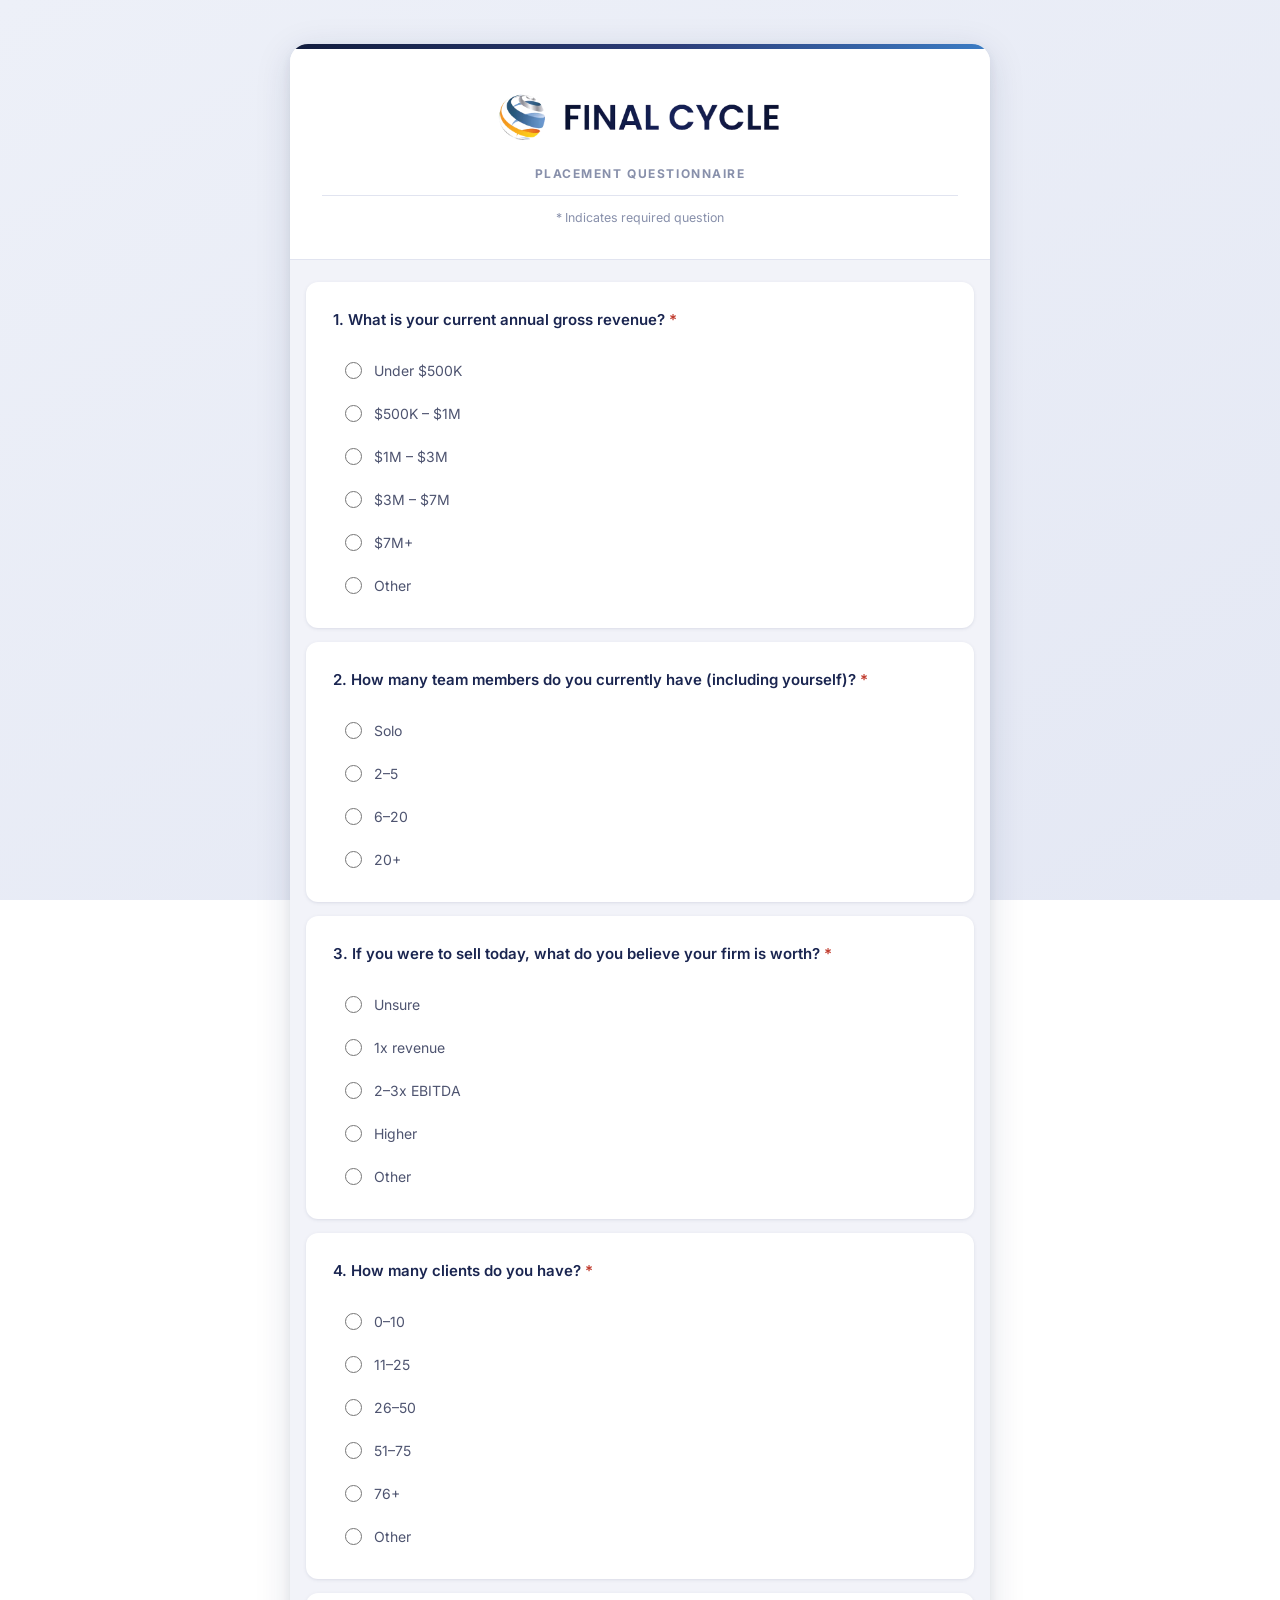
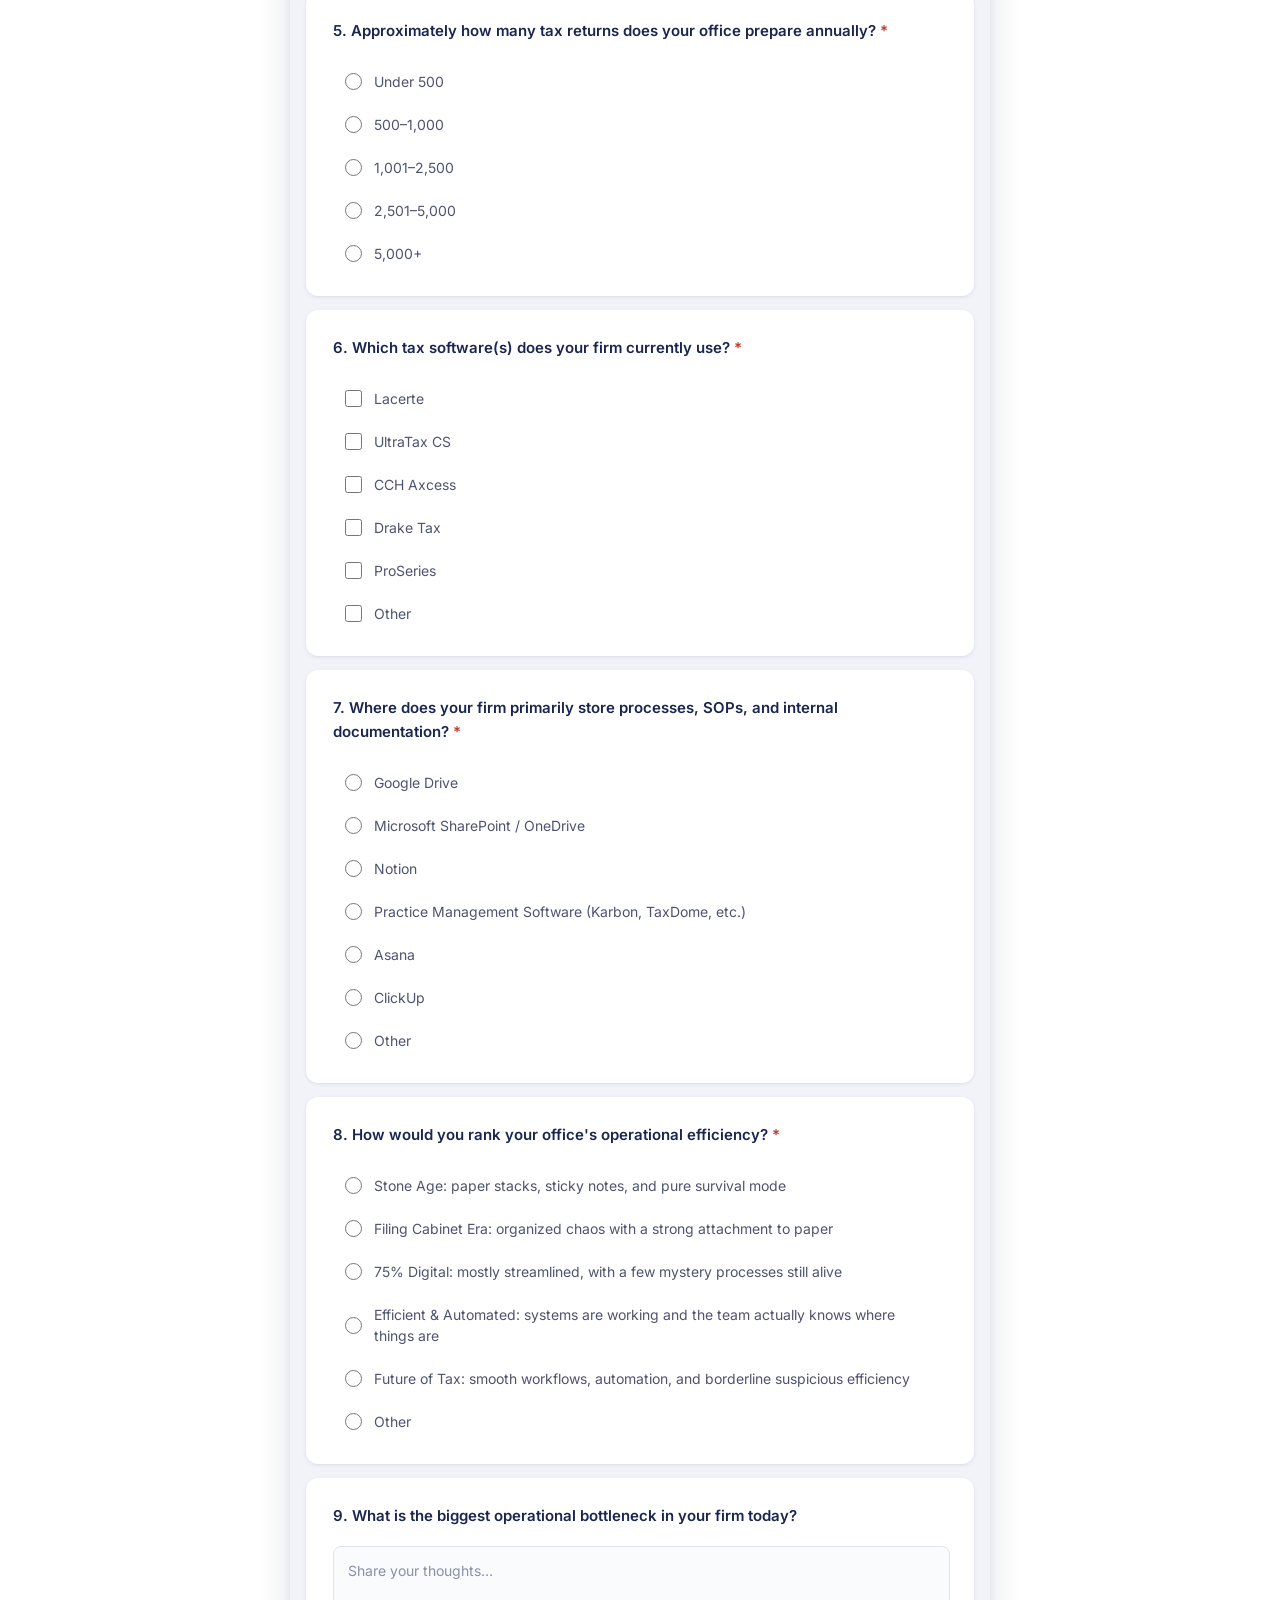
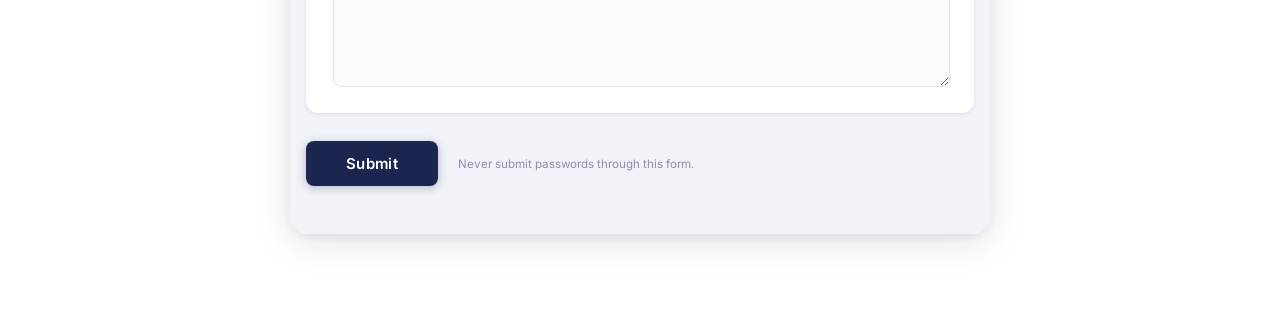
==== index.html @ 5ede235c "Add Web3Forms replyto email for submission routing Co-Authored-By: Claude Sonnet 4.6 <noreply@anthro" ====
<!DOCTYPE html>
<html lang="en">
<head>
  <meta charset="UTF-8" />
  <meta name="viewport" content="width=device-width, initial-scale=1.0" />
  <title>Final Cycle – Placement Questionnaire</title>
  <link rel="preconnect" href="https://fonts.googleapis.com" />
  <link rel="preconnect" href="https://fonts.gstatic.com" crossorigin />
  <link href="https://fonts.googleapis.com/css2?family=Inter:wght@400;500;600&display=swap" rel="stylesheet" />
  <link rel="stylesheet" href="styles.css" />
</head>
<body>
  <div class="page-wrapper">
    <div class="form-card">

      <!-- Header -->
      <div class="form-header">
        <div class="header-logo">
          <img src="FinalCycle-Logo.webp" alt="Final Cycle" />
        </div>
        <h1>Placement Questionnaire</h1>
        <p class="subtitle">* Indicates required question</p>
      </div>

      <!-- Form -->
      <form id="questionnaire-form" novalidate>

        <!-- Web3Forms config -->
        <input type="hidden" name="access_key" value="YOUR_WEB3FORMS_KEY" />
        <input type="hidden" name="subject" value="New Placement Questionnaire Submission – Final Cycle" />
        <input type="hidden" name="from_name" value="Final Cycle Questionnaire" />
        <input type="hidden" name="replyto" value="management@roberthalltaxes.com" />
        <!-- honeypot -->
        <input type="checkbox" name="botcheck" style="display:none" tabindex="-1" aria-hidden="true" />

        <!-- ── Q1: Annual Revenue ── -->
        <div class="question-card" id="q1-card">
          <div class="question-label">1. What is your current annual gross revenue? <span class="required">*</span></div>
          <div class="options">
            <div class="option">
              <label><input type="radio" name="annual_revenue" value="Under $500K" /><span>Under $500K</span></label>
            </div>
            <div class="option">
              <label><input type="radio" name="annual_revenue" value="$500K – $1M" /><span>$500K – $1M</span></label>
            </div>
            <div class="option">
              <label><input type="radio" name="annual_revenue" value="$1M – $3M" /><span>$1M – $3M</span></label>
            </div>
            <div class="option">
              <label><input type="radio" name="annual_revenue" value="$3M – $7M" /><span>$3M – $7M</span></label>
            </div>
            <div class="option">
              <label><input type="radio" name="annual_revenue" value="$7M+" /><span>$7M+</span></label>
            </div>
            <div class="option">
              <label><input type="radio" name="annual_revenue" value="other" data-reveals="q1-other" /><span>Other</span></label>
              <input type="text" id="q1-other" class="other-input hidden" placeholder="Please specify" autocomplete="off" />
            </div>
          </div>
          <div class="error-message">This is a required question.</div>
        </div>

        <!-- ── Q2: Team Members ── -->
        <div class="question-card" id="q2-card">
          <div class="question-label">2. How many team members do you currently have (including yourself)? <span class="required">*</span></div>
          <div class="options">
            <div class="option">
              <label><input type="radio" name="team_members" value="Solo" /><span>Solo</span></label>
            </div>
            <div class="option">
              <label><input type="radio" name="team_members" value="2–5" /><span>2–5</span></label>
            </div>
            <div class="option">
              <label><input type="radio" name="team_members" value="6–20" /><span>6–20</span></label>
            </div>
            <div class="option">
              <label><input type="radio" name="team_members" value="20+" /><span>20+</span></label>
            </div>
          </div>
          <div class="error-message">This is a required question.</div>
        </div>

        <!-- ── Q3: Firm Worth ── -->
        <div class="question-card" id="q3-card">
          <div class="question-label">3. If you were to sell today, what do you believe your firm is worth? <span class="required">*</span></div>
          <div class="options">
            <div class="option">
              <label><input type="radio" name="firm_worth" value="Unsure" /><span>Unsure</span></label>
            </div>
            <div class="option">
              <label><input type="radio" name="firm_worth" value="1x revenue" /><span>1x revenue</span></label>
            </div>
            <div class="option">
              <label><input type="radio" name="firm_worth" value="2–3x EBITDA" /><span>2–3x EBITDA</span></label>
            </div>
            <div class="option">
              <label><input type="radio" name="firm_worth" value="Higher" /><span>Higher</span></label>
            </div>
            <div class="option">
              <label><input type="radio" name="firm_worth" value="other" data-reveals="q3-other" /><span>Other</span></label>
              <input type="text" id="q3-other" class="other-input hidden" placeholder="Please specify" autocomplete="off" />
            </div>
          </div>
          <div class="error-message">This is a required question.</div>
        </div>

        <!-- ── Q4: Client Count ── -->
        <div class="question-card" id="q4-card">
          <div class="question-label">4. How many clients do you have? <span class="required">*</span></div>
          <div class="options">
            <div class="option">
              <label><input type="radio" name="client_count" value="0–10" /><span>0–10</span></label>
            </div>
            <div class="option">
              <label><input type="radio" name="client_count" value="11–25" /><span>11–25</span></label>
            </div>
            <div class="option">
              <label><input type="radio" name="client_count" value="26–50" /><span>26–50</span></label>
            </div>
            <div class="option">
              <label><input type="radio" name="client_count" value="51–75" /><span>51–75</span></label>
            </div>
            <div class="option">
              <label><input type="radio" name="client_count" value="76+" /><span>76+</span></label>
            </div>
            <div class="option">
              <label><input type="radio" name="client_count" value="other" data-reveals="q4-other" /><span>Other</span></label>
              <input type="text" id="q4-other" class="other-input hidden" placeholder="Please specify" autocomplete="off" />
            </div>
          </div>
          <div class="error-message">This is a required question.</div>
        </div>

        <!-- ── Q5: Tax Returns ── -->
        <div class="question-card" id="q5-card">
          <div class="question-label">5. Approximately how many tax returns does your office prepare annually? <span class="required">*</span></div>
          <div class="options">
            <div class="option">
              <label><input type="radio" name="tax_returns" value="Under 500" /><span>Under 500</span></label>
            </div>
            <div class="option">
              <label><input type="radio" name="tax_returns" value="500–1,000" /><span>500–1,000</span></label>
            </div>
            <div class="option">
              <label><input type="radio" name="tax_returns" value="1,001–2,500" /><span>1,001–2,500</span></label>
            </div>
            <div class="option">
              <label><input type="radio" name="tax_returns" value="2,501–5,000" /><span>2,501–5,000</span></label>
            </div>
            <div class="option">
              <label><input type="radio" name="tax_returns" value="5,000+" /><span>5,000+</span></label>
            </div>
          </div>
          <div class="error-message">This is a required question.</div>
        </div>

        <!-- ── Q6: Tax Software (checkboxes) ── -->
        <div class="question-card" id="q6-card">
          <div class="question-label">6. Which tax software(s) does your firm currently use? <span class="required">*</span></div>
          <div class="options">
            <div class="option">
              <label><input type="checkbox" name="tax_software" value="Lacerte" /><span>Lacerte</span></label>
            </div>
            <div class="option">
              <label><input type="checkbox" name="tax_software" value="UltraTax CS" /><span>UltraTax CS</span></label>
            </div>
            <div class="option">
              <label><input type="checkbox" name="tax_software" value="CCH Axcess" /><span>CCH Axcess</span></label>
            </div>
            <div class="option">
              <label><input type="checkbox" name="tax_software" value="Drake Tax" /><span>Drake Tax</span></label>
            </div>
            <div class="option">
              <label><input type="checkbox" name="tax_software" value="ProSeries" /><span>ProSeries</span></label>
            </div>
            <div class="option">
              <label><input type="checkbox" name="tax_software" value="other" data-reveals="q6-other" /><span>Other</span></label>
              <input type="text" id="q6-other" class="other-input hidden" placeholder="Please specify" autocomplete="off" />
            </div>
          </div>
          <div class="error-message">Please select at least one option.</div>
        </div>

        <!-- ── Q7: Documentation Storage ── -->
        <div class="question-card" id="q7-card">
          <div class="question-label">7. Where does your firm primarily store processes, SOPs, and internal documentation? <span class="required">*</span></div>
          <div class="options">
            <div class="option">
              <label><input type="radio" name="documentation" value="Google Drive" /><span>Google Drive</span></label>
            </div>
            <div class="option">
              <label><input type="radio" name="documentation" value="Microsoft SharePoint / OneDrive" /><span>Microsoft SharePoint / OneDrive</span></label>
            </div>
            <div class="option">
              <label><input type="radio" name="documentation" value="Notion" /><span>Notion</span></label>
            </div>
            <div class="option">
              <label><input type="radio" name="documentation" value="Practice Management Software (Karbon, TaxDome, etc.)" /><span>Practice Management Software (Karbon, TaxDome, etc.)</span></label>
            </div>
            <div class="option">
              <label><input type="radio" name="documentation" value="Asana" /><span>Asana</span></label>
            </div>
            <div class="option">
              <label><input type="radio" name="documentation" value="ClickUp" /><span>ClickUp</span></label>
            </div>
            <div class="option">
              <label><input type="radio" name="documentation" value="other" data-reveals="q7-other" /><span>Other</span></label>
              <input type="text" id="q7-other" class="other-input hidden" placeholder="Please specify" autocomplete="off" />
            </div>
          </div>
          <div class="error-message">This is a required question.</div>
        </div>

        <!-- ── Q8: Operational Efficiency ── -->
        <div class="question-card" id="q8-card">
          <div class="question-label">8. How would you rank your office's operational efficiency? <span class="required">*</span></div>
          <div class="options">
            <div class="option">
              <label>
                <input type="radio" name="efficiency" value="Stone Age" />
                <span>Stone Age: paper stacks, sticky notes, and pure survival mode</span>
              </label>
            </div>
            <div class="option">
              <label>
                <input type="radio" name="efficiency" value="Filing Cabinet Era" />
                <span>Filing Cabinet Era: organized chaos with a strong attachment to paper</span>
              </label>
            </div>
            <div class="option">
              <label>
                <input type="radio" name="efficiency" value="75% Digital" />
                <span>75% Digital: mostly streamlined, with a few mystery processes still alive</span>
              </label>
            </div>
            <div class="option">
              <label>
                <input type="radio" name="efficiency" value="Efficient &amp; Automated" />
                <span>Efficient &amp; Automated: systems are working and the team actually knows where things are</span>
              </label>
            </div>
            <div class="option">
              <label>
                <input type="radio" name="efficiency" value="Future of Tax" />
                <span>Future of Tax: smooth workflows, automation, and borderline suspicious efficiency</span>
              </label>
            </div>
            <div class="option">
              <label><input type="radio" name="efficiency" value="other" data-reveals="q8-other" /><span>Other</span></label>
              <input type="text" id="q8-other" class="other-input hidden" placeholder="Please specify" autocomplete="off" />
            </div>
          </div>
          <div class="error-message">This is a required question.</div>
        </div>

        <!-- ── Q9: Bottleneck (optional) ── -->
        <div class="question-card" id="q9-card">
          <div class="question-label">9. What is the biggest operational bottleneck in your firm today?</div>
          <textarea id="bottleneck" name="operational_bottleneck" placeholder="Share your thoughts…" rows="5"></textarea>
        </div>

        <!-- Submit -->
        <div class="submit-area">
          <button type="submit" id="submit-btn">Submit</button>
          <p class="privacy-note">Never submit passwords through this form.</p>
        </div>

      </form>

      <!-- Thank You (hidden until success) -->
      <div id="thank-you" class="hidden">
        <div class="ty-icon">
          <svg width="30" height="30" viewBox="0 0 24 24" fill="none" xmlns="http://www.w3.org/2000/svg" aria-hidden="true">
            <circle cx="12" cy="12" r="10" stroke="#1a2550" stroke-width="2"/>
            <path d="M7.5 12l3 3 6-6" stroke="#1a2550" stroke-width="2" stroke-linecap="round" stroke-linejoin="round"/>
          </svg>
        </div>
        <h2>Thank you!</h2>
        <p>We've received your questionnaire and will be in touch shortly.</p>
      </div>

    </div><!-- /.form-card -->
  </div><!-- /.page-wrapper -->

  <script>
  (function () {
    'use strict';

    // ── "Other" input toggling ─────────────────────────────────────────────

    // Radio groups: when any radio in the group changes, show/hide the "other" input
    document.querySelectorAll('input[type="radio"][data-reveals]').forEach(function (otherRadio) {
      var name = otherRadio.name;
      var targetId = otherRadio.dataset.reveals;

      document.querySelectorAll('input[name="' + name + '"]').forEach(function (radio) {
        radio.addEventListener('change', function () {
          var target = document.getElementById(targetId);
          if (otherRadio.checked) {
            target.classList.remove('hidden');
            target.focus();
          } else {
            target.classList.add('hidden');
            target.value = '';
          }
        });
      });
    });

    // Checkboxes: independent toggle per checkbox
    document.querySelectorAll('input[type="checkbox"][data-reveals]').forEach(function (cb) {
      cb.addEventListener('change', function () {
        var target = document.getElementById(cb.dataset.reveals);
        if (cb.checked) {
          target.classList.remove('hidden');
          target.focus();
        } else {
          target.classList.add('hidden');
          target.value = '';
        }
      });
    });

    // ── Validation ─────────────────────────────────────────────────────────

    var REQUIRED = [
      { id: 'q1-card', type: 'radio',    name: 'annual_revenue' },
      { id: 'q2-card', type: 'radio',    name: 'team_members'   },
      { id: 'q3-card', type: 'radio',    name: 'firm_worth'     },
      { id: 'q4-card', type: 'radio',    name: 'client_count'   },
      { id: 'q5-card', type: 'radio',    name: 'tax_returns'    },
      { id: 'q6-card', type: 'checkbox', name: 'tax_software'   },
      { id: 'q7-card', type: 'radio',    name: 'documentation'  },
      { id: 'q8-card', type: 'radio',    name: 'efficiency'     },
    ];

    // Clear error when user makes a selection
    REQUIRED.forEach(function (q) {
      var card = document.getElementById(q.id);
      document.querySelectorAll('input[name="' + q.name + '"]').forEach(function (input) {
        input.addEventListener('change', function () {
          card.classList.remove('error');
        });
      });
    });

    function validate() {
      var firstError = null;
      var valid = true;

      REQUIRED.forEach(function (q) {
        var card = document.getElementById(q.id);
        card.classList.remove('error');

        var answered = q.type === 'radio'
          ? !!document.querySelector('input[name="' + q.name + '"]:checked')
          : document.querySelectorAll('input[name="' + q.name + '"]:checked').length > 0;

        if (!answered) {
          card.classList.add('error');
          valid = false;
          if (!firstError) firstError = card;
        }
      });

      if (firstError) {
        firstError.scrollIntoView({ behavior: 'smooth', block: 'center' });
      }

      return valid;
    }

    // ── Collect answers ────────────────────────────────────────────────────

    function radioAnswer(name, otherId) {
      var checked = document.querySelector('input[name="' + name + '"]:checked');
      if (!checked) return '';
      if (checked.value === 'other') {
        var txt = otherId ? (document.getElementById(otherId) || {}).value || '' : '';
        return txt.trim() ? 'Other: ' + txt.trim() : 'Other';
      }
      return checked.value;
    }

    function checkboxAnswer(name, otherId) {
      var vals = [];
      document.querySelectorAll('input[name="' + name + '"]:checked').forEach(function (cb) {
        if (cb.value === 'other') {
          var txt = otherId ? (document.getElementById(otherId) || {}).value || '' : '';
          vals.push(txt.trim() ? 'Other: ' + txt.trim() : 'Other');
        } else {
          vals.push(cb.value);
        }
      });
      return vals.join(', ');
    }

    function buildPayload() {
      var p = {};
      p['Annual Gross Revenue']          = radioAnswer('annual_revenue', 'q1-other');
      p['Team Members']                  = radioAnswer('team_members', null);
      p['Estimated Firm Worth']          = radioAnswer('firm_worth', 'q3-other');
      p['Number of Clients']             = radioAnswer('client_count', 'q4-other');
      p['Annual Tax Returns Prepared']   = radioAnswer('tax_returns', null);
      p['Tax Software Used']             = checkboxAnswer('tax_software', 'q6-other');
      p['Documentation Storage']         = radioAnswer('documentation', 'q7-other');
      p['Operational Efficiency Rating'] = radioAnswer('efficiency', 'q8-other');
      var bottleneck = (document.getElementById('bottleneck').value || '').trim();
      if (bottleneck) p['Biggest Operational Bottleneck'] = bottleneck;
      return p;
    }

    // ── Submit ─────────────────────────────────────────────────────────────

    async function postToWeb3Forms(payload) {
      var fd = new FormData();
      fd.append('access_key', document.querySelector('input[name="access_key"]').value);
      fd.append('subject',    document.querySelector('input[name="subject"]').value);
      fd.append('from_name',  document.querySelector('input[name="from_name"]').value);
      Object.keys(payload).forEach(function (key) {
        fd.append(key, payload[key]);
      });
      var res = await fetch('https://api.web3forms.com/submit', { method: 'POST', body: fd });
      var json = await res.json();
      return json.success === true;
    }

    document.getElementById('questionnaire-form').addEventListener('submit', async function (e) {
      e.preventDefault();
      if (!validate()) return;

      var btn = document.getElementById('submit-btn');
      btn.disabled = true;
      btn.innerHTML = '<span class="spinner"></span> Submitting…';

      try {
        var ok = await postToWeb3Forms(buildPayload());
        if (!ok) throw new Error('rejected');
        document.getElementById('questionnaire-form').style.display = 'none';
        var ty = document.getElementById('thank-you');
        ty.classList.remove('hidden');
        window.scrollTo({ top: 0, behavior: 'smooth' });
      } catch (_) {
        btn.disabled = false;
        btn.innerHTML = 'Submit';
        alert('Something went wrong. Please check your connection and try again.');
      }
    });

  })();
  </script>
</body>
</html>
---- styles.css ----
@import url('https://fonts.googleapis.com/css2?family=Inter:wght@400;500;600;700&display=swap');

*, *::before, *::after {
  box-sizing: border-box;
  margin: 0;
  padding: 0;
}

:root {
  --navy:        #1a2550;
  --navy-deep:   #111c3d;
  --navy-mid:    #2d3e7a;
  --blue-globe:  #3b7cc4;
  --orange:      #e8891e;
  --orange-glow: rgba(232, 137, 30, 0.3);
  --page-bg:     #eaecf5;
  --body-bg:     #f2f3f9;
  --card-bg:     #ffffff;
  --text-dark:   #1a1f36;
  --text-mid:    #4e5470;
  --text-muted:  #8890ab;
  --border:      #e1e4f0;
  --error:       #c0392b;
  --radius-sm:   8px;
  --radius-md:   12px;
  --radius-lg:   18px;
  --shadow-sm:   0 1px 4px rgba(26, 37, 80, 0.07), 0 1px 2px rgba(26, 37, 80, 0.04);
  --shadow-md:   0 4px 20px rgba(26, 37, 80, 0.10), 0 2px 6px rgba(26, 37, 80, 0.05);
  --shadow-lg:   0 8px 36px rgba(26, 37, 80, 0.13), 0 3px 10px rgba(26, 37, 80, 0.07);
}

body {
  font-family: 'Inter', -apple-system, BlinkMacSystemFont, 'Segoe UI', Roboto, Arial, sans-serif;
  background: linear-gradient(150deg, #edf0f8 0%, #e4e8f4 100%);
  background-attachment: fixed;
  min-height: 100vh;
  padding: 44px 16px 80px;
  color: var(--text-dark);
  -webkit-font-smoothing: antialiased;
}

.page-wrapper {
  max-width: 700px;
  margin: 0 auto;
}

/* ── Outer form card ──────────────────────────── */
.form-card {
  background: var(--card-bg);
  border-radius: var(--radius-lg);
  overflow: hidden;
  box-shadow: var(--shadow-lg);
}

/* ── Header ──────────────────────────────────── */
.form-header {
  background: var(--card-bg);
  text-align: center;
  padding: 44px 32px 34px;
  position: relative;
  border-bottom: 1px solid var(--border);
}

/* Thin brand stripe — navy → globe blue — at top */
.form-header::before {
  content: '';
  position: absolute;
  inset: 0 0 auto 0;
  height: 5px;
  background: linear-gradient(90deg, var(--navy-deep) 0%, var(--navy-mid) 55%, var(--blue-globe) 100%);
}

.header-logo {
  margin-bottom: 22px;
}

.header-logo img {
  height: 56px;
  width: auto;
  display: block;
  margin: 0 auto;
}

.form-header h1 {
  font-size: 0.75rem;
  font-weight: 700;
  letter-spacing: 0.13em;
  text-transform: uppercase;
  color: var(--text-muted);
  margin-bottom: 0;
}

.form-header .subtitle {
  font-size: 0.775rem;
  color: var(--text-muted);
  margin-top: 14px;
  padding-top: 14px;
  border-top: 1px solid var(--border);
}

/* ── Form body background ─────────────────────── */
#questionnaire-form {
  background: var(--body-bg);
  padding-top: 8px;
  padding-bottom: 4px;
}

/* ── Question cards ───────────────────────────── */
.question-card {
  background: var(--card-bg);
  border-radius: var(--radius-md);
  box-shadow: var(--shadow-sm);
  margin: 14px 16px;
  padding: 26px 24px 22px;
  border-left: 3px solid transparent;
  transition: border-color 0.25s, box-shadow 0.25s;
}

.question-card:focus-within {
  box-shadow: var(--shadow-md);
  border-left-color: var(--orange);
}

.question-card.error {
  border-left-color: var(--error) !important;
}

.question-label {
  font-size: 0.9375rem;
  font-weight: 600;
  color: var(--navy);
  margin-bottom: 18px;
  line-height: 1.6;
}

.required {
  color: var(--error);
}

/* ── Option rows ─────────────────────────────── */
.options {
  display: flex;
  flex-direction: column;
  gap: 2px;
}

.option {
  display: flex;
  flex-direction: column;
}

.option label {
  display: flex;
  align-items: center;
  gap: 12px;
  padding: 10px 12px;
  border-radius: var(--radius-sm);
  cursor: pointer;
  font-size: 0.875rem;
  color: var(--text-mid);
  line-height: 1.5;
  transition: background-color 0.18s, color 0.18s;
  user-select: none;
}

.option label:hover {
  background-color: #edf1fb;
  color: var(--navy);
}

input[type="radio"],
input[type="checkbox"] {
  width: 17px;
  height: 17px;
  cursor: pointer;
  accent-color: var(--navy);
  flex-shrink: 0;
  margin: 0;
}

/* ── "Other" text input ───────────────────────── */
.other-input {
  display: block;
  width: calc(100% - 42px);
  margin: 2px 0 6px 42px;
  padding: 7px 4px;
  border: none;
  border-bottom: 1.5px solid var(--border);
  outline: none;
  font-family: inherit;
  font-size: 0.875rem;
  color: var(--text-dark);
  background: transparent;
  transition: border-color 0.2s;
}

.other-input:focus {
  border-bottom: 2px solid var(--orange);
}

.other-input.hidden {
  display: none;
}

/* ── Textarea (Q9) ───────────────────────────── */
.question-card textarea {
  width: 100%;
  padding: 12px 14px;
  border: 1.5px solid var(--border);
  border-radius: var(--radius-sm);
  font-family: inherit;
  font-size: 0.875rem;
  color: var(--text-dark);
  resize: vertical;
  min-height: 120px;
  line-height: 1.65;
  background: #fafbfd;
  transition: border-color 0.2s, box-shadow 0.2s, background-color 0.2s;
}

.question-card textarea:focus {
  outline: none;
  border-color: var(--navy);
  background: #ffffff;
  box-shadow: 0 0 0 3px rgba(26, 37, 80, 0.07);
}

.question-card textarea::placeholder {
  color: var(--text-muted);
}

/* ── Validation error ─────────────────────────── */
.error-message {
  display: none;
  color: var(--error);
  font-size: 0.775rem;
  margin-top: 10px;
  padding-left: 2px;
}

.question-card.error .error-message {
  display: block;
}

/* ── Submit area ──────────────────────────────── */
.submit-area {
  background: var(--body-bg);
  padding: 14px 16px 44px;
  display: flex;
  align-items: center;
  gap: 20px;
  flex-wrap: wrap;
}

#submit-btn {
  background: var(--navy);
  color: #ffffff;
  border: none;
  border-radius: var(--radius-sm);
  padding: 13px 40px;
  font-family: inherit;
  font-size: 0.9375rem;
  font-weight: 600;
  cursor: pointer;
  display: inline-flex;
  align-items: center;
  gap: 8px;
  letter-spacing: 0.02em;
  box-shadow: 0 2px 10px rgba(26, 37, 80, 0.28);
  transition: background-color 0.22s, box-shadow 0.22s, transform 0.1s;
}

#submit-btn:hover:not(:disabled) {
  background: var(--orange);
  box-shadow: 0 4px 18px var(--orange-glow);
}

#submit-btn:active:not(:disabled) {
  transform: scale(0.98);
}

#submit-btn:disabled {
  opacity: 0.6;
  cursor: not-allowed;
}

.privacy-note {
  font-size: 0.725rem;
  color: var(--text-muted);
}

/* ── Spinner ─────────────────────────────────── */
.spinner {
  width: 15px;
  height: 15px;
  border: 2px solid rgba(255, 255, 255, 0.28);
  border-top-color: #ffffff;
  border-radius: 50%;
  animation: spin 0.65s linear infinite;
}

@keyframes spin {
  to { transform: rotate(360deg); }
}

/* ── Thank You ───────────────────────────────── */
#thank-you {
  padding: 68px 28px 76px;
  text-align: center;
  background: var(--card-bg);
}

#thank-you.hidden {
  display: none;
}

.ty-icon {
  width: 68px;
  height: 68px;
  background: linear-gradient(135deg, #dde6ff 0%, #cfd8f7 100%);
  border-radius: 50%;
  display: flex;
  align-items: center;
  justify-content: center;
  margin: 0 auto 26px;
  box-shadow: 0 4px 18px rgba(26, 37, 80, 0.14);
}

#thank-you h2 {
  font-size: 1.5rem;
  font-weight: 700;
  color: var(--navy);
  margin-bottom: 12px;
}

#thank-you p {
  font-size: 0.9375rem;
  color: var(--text-mid);
  line-height: 1.75;
  max-width: 360px;
  margin: 0 auto;
}

/* ── Mobile ──────────────────────────────────── */
@media (max-width: 600px) {
  body {
    padding: 0 0 60px;
  }

  .form-card {
    border-radius: 0;
    box-shadow: none;
  }

  .form-header {
    padding: 34px 20px 26px;
  }

  .header-logo img {
    height: 46px;
  }

  .question-card {
    margin: 12px 10px;
    padding: 22px 16px 18px;
  }

  .submit-area {
    flex-direction: column;
    align-items: stretch;
    gap: 14px;
    padding: 14px 10px 40px;
  }

  #submit-btn {
    justify-content: center;
    padding: 14px;
  }
}
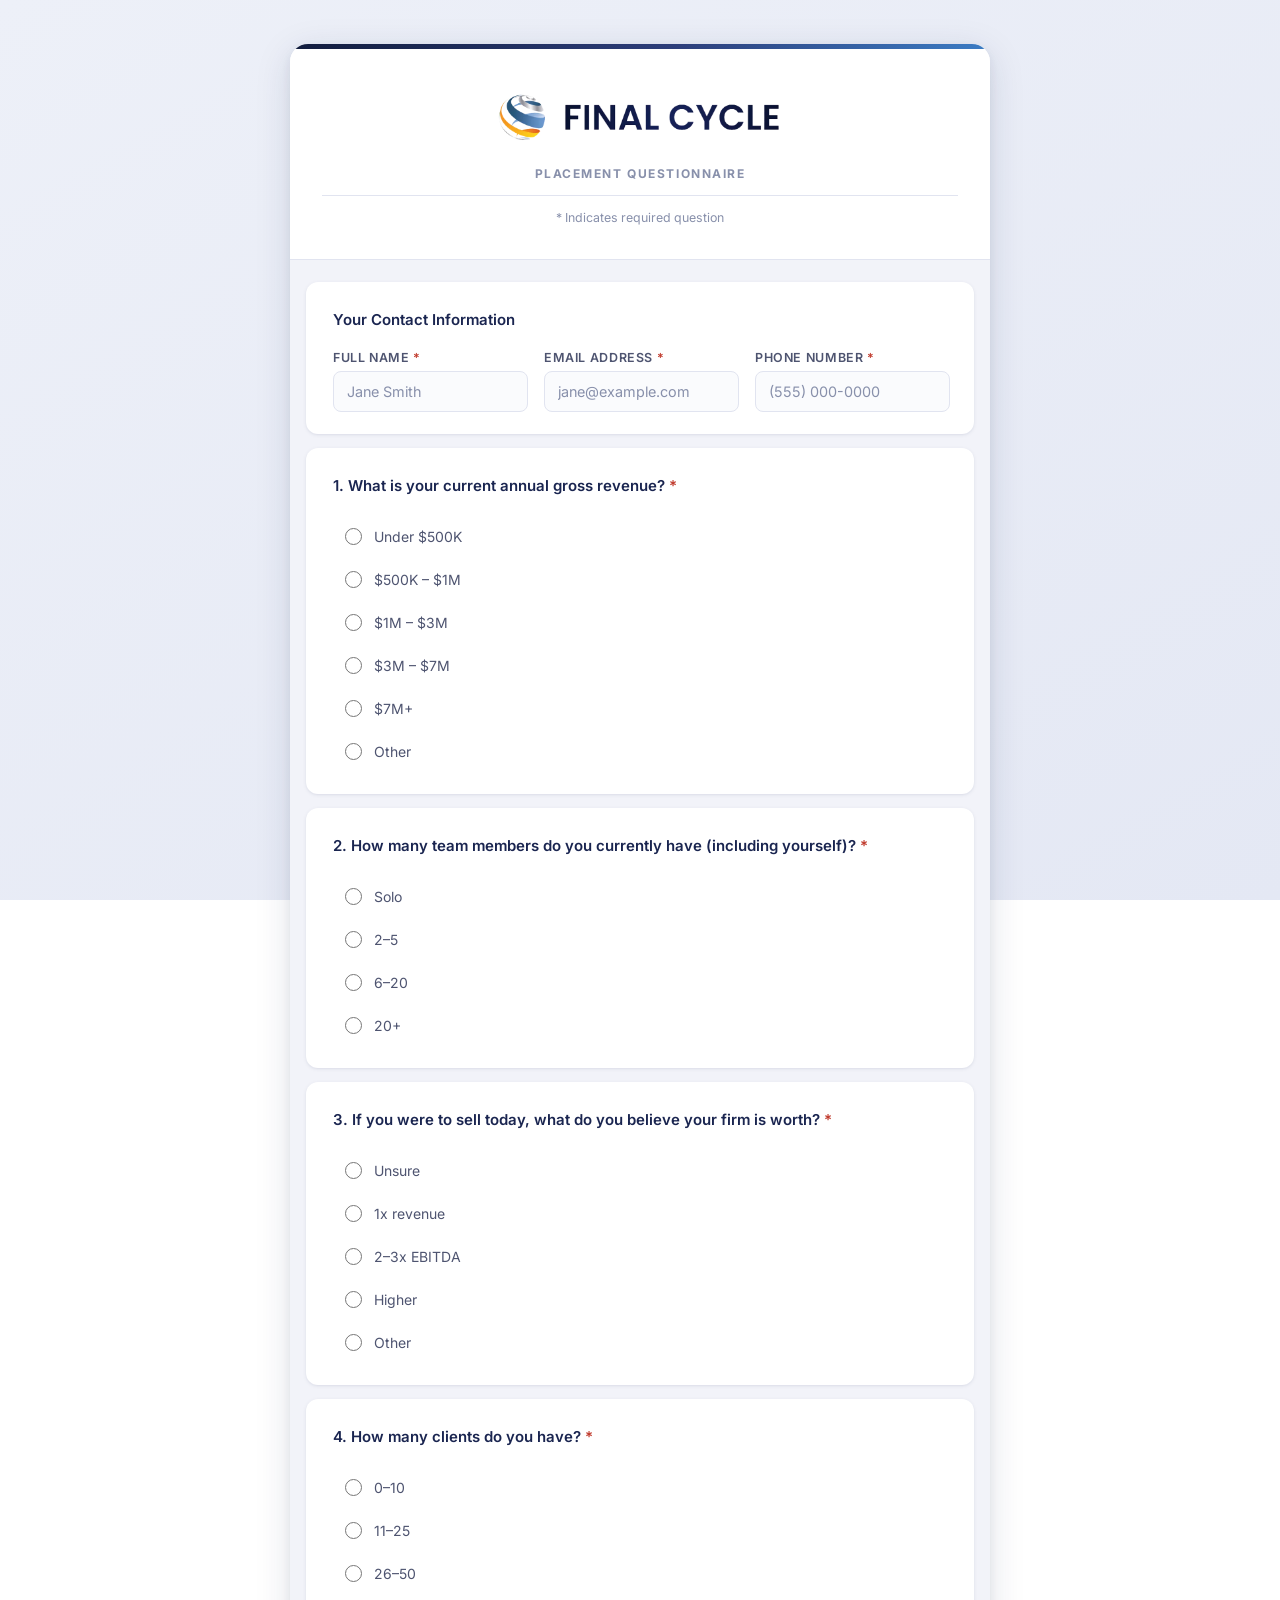
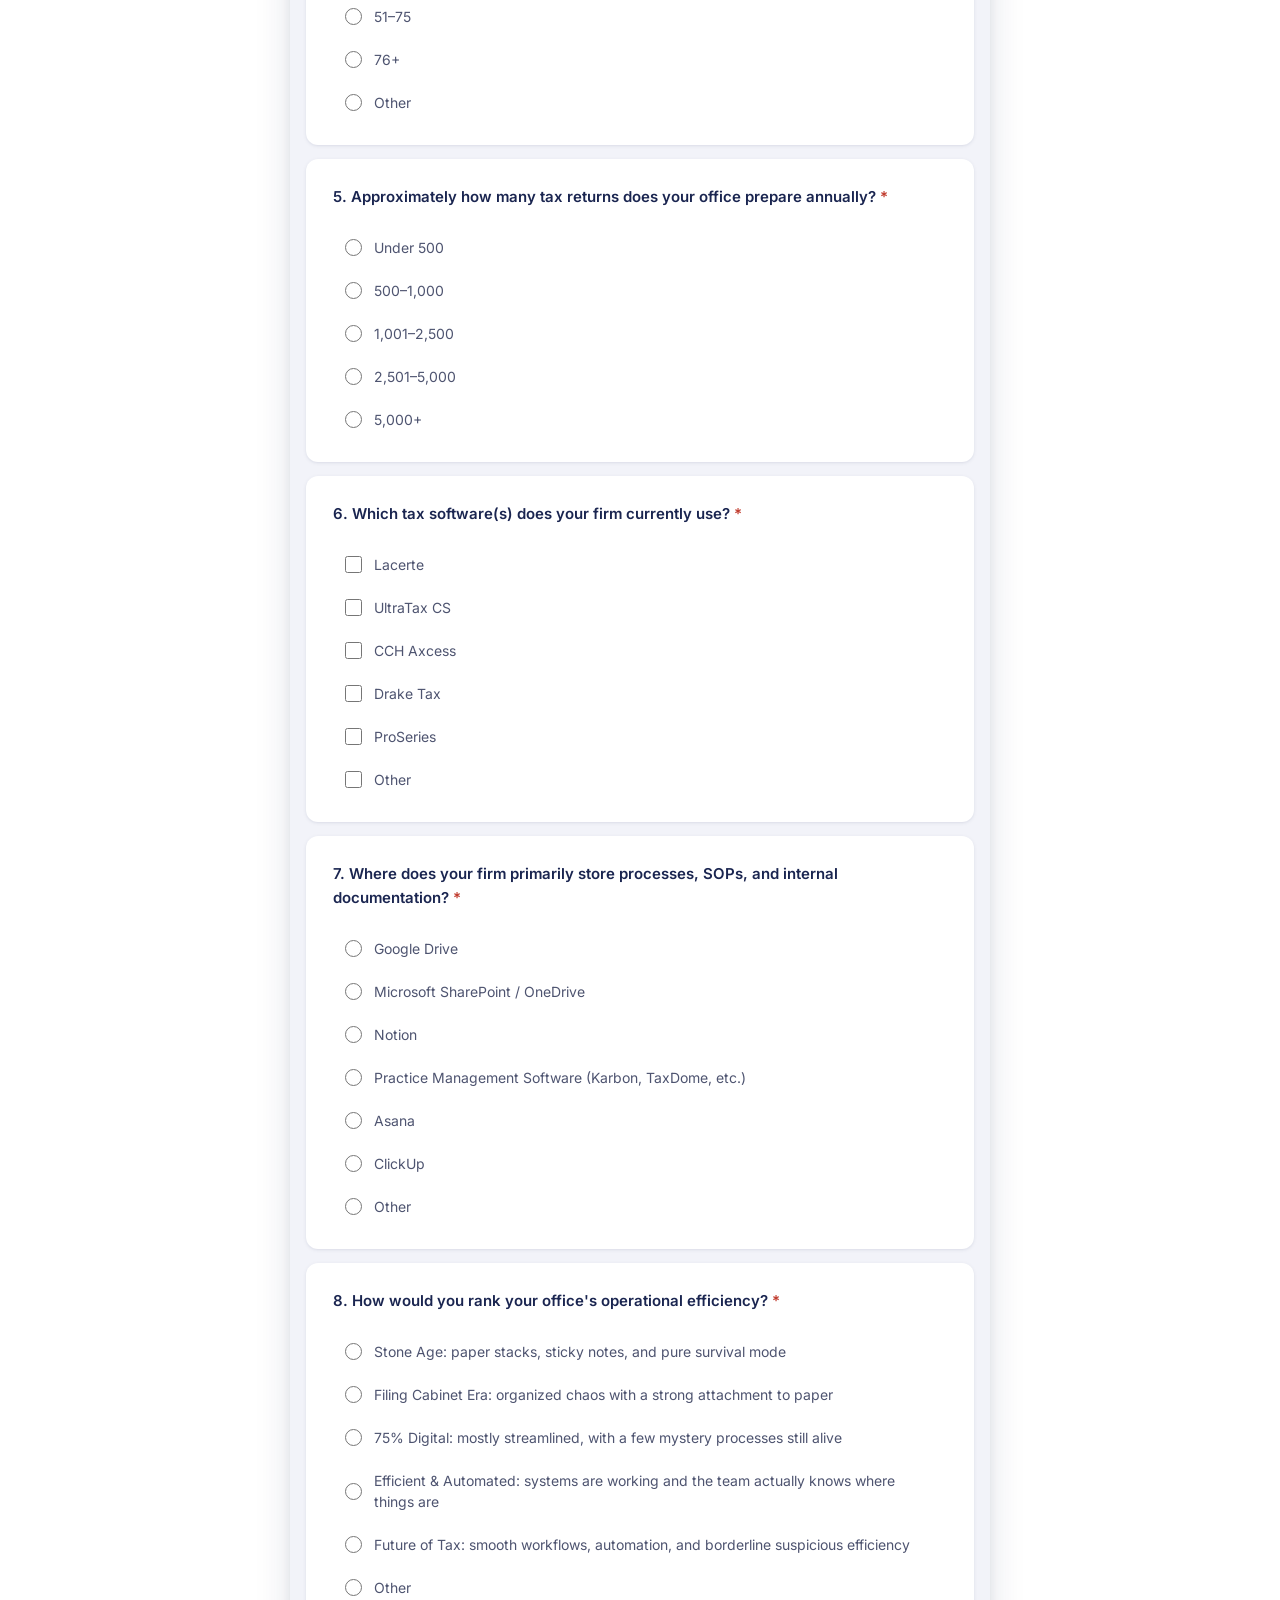
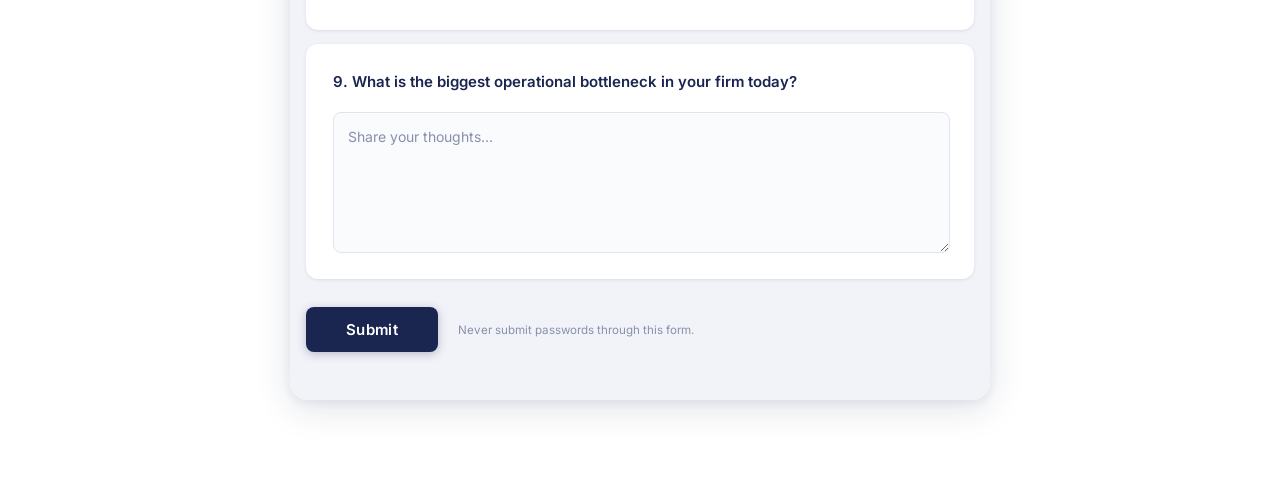
==== commit d8ffe9d2: "Add name, email, phone fields to form and dashboard - Contact card at top of form with validation - " ====
--- a/index.html
+++ b/index.html
@@ -26,12 +26,32 @@
       <form id="questionnaire-form" novalidate>
 
         <!-- Web3Forms config -->
-        <input type="hidden" name="access_key" value="YOUR_WEB3FORMS_KEY" />
+        <input type="hidden" name="access_key" value="a7a88086-f7df-4478-a0a2-285be6f5cc3f" />
         <input type="hidden" name="subject" value="New Placement Questionnaire Submission – Final Cycle" />
         <input type="hidden" name="from_name" value="Final Cycle Questionnaire" />
         <input type="hidden" name="replyto" value="management@roberthalltaxes.com" />
         <!-- honeypot -->
         <input type="checkbox" name="botcheck" style="display:none" tabindex="-1" aria-hidden="true" />
+
+        <!-- ── Contact Info ── -->
+        <div class="question-card" id="contact-card">
+          <div class="question-label">Your Contact Information</div>
+          <div class="contact-fields">
+            <div class="contact-field">
+              <label for="contact-name">Full Name <span class="required">*</span></label>
+              <input type="text" id="contact-name" name="name" placeholder="Jane Smith" autocomplete="name" />
+            </div>
+            <div class="contact-field">
+              <label for="contact-email">Email Address <span class="required">*</span></label>
+              <input type="email" id="contact-email" name="email" placeholder="jane@example.com" autocomplete="email" />
+            </div>
+            <div class="contact-field">
+              <label for="contact-phone">Phone Number <span class="required">*</span></label>
+              <input type="tel" id="contact-phone" name="phone" placeholder="(555) 000-0000" autocomplete="tel" />
+            </div>
+          </div>
+          <div class="error-message" id="contact-error">Please fill in all contact fields.</div>
+        </div>
 
         <!-- ── Q1: Annual Revenue ── -->
         <div class="question-card" id="q1-card">
@@ -334,6 +354,13 @@
       { id: 'q8-card', type: 'radio',    name: 'efficiency'     },
     ];
 
+    // Clear contact errors on input
+    ['contact-name','contact-email','contact-phone'].forEach(function (id) {
+      document.getElementById(id).addEventListener('input', function () {
+        document.getElementById('contact-card').classList.remove('error');
+      });
+    });
+
     // Clear error when user makes a selection
     REQUIRED.forEach(function (q) {
       var card = document.getElementById(q.id);
@@ -347,6 +374,22 @@
     function validate() {
       var firstError = null;
       var valid = true;
+
+      // Contact fields
+      var contactCard  = document.getElementById('contact-card');
+      var nameOk  = document.getElementById('contact-name').value.trim() !== '';
+      var emailOk = /^[^\s@]+@[^\s@]+\.[^\s@]+$/.test(document.getElementById('contact-email').value.trim());
+      var phoneOk = document.getElementById('contact-phone').value.trim() !== '';
+      contactCard.classList.remove('error');
+      if (!nameOk || !emailOk || !phoneOk) {
+        contactCard.classList.add('error');
+        document.getElementById('contact-error').textContent =
+          !nameOk ? 'Full name is required.' :
+          !emailOk ? 'Please enter a valid email address.' :
+          'Phone number is required.';
+        valid = false;
+        if (!firstError) firstError = contactCard;
+      }
 
       REQUIRED.forEach(function (q) {
         var card = document.getElementById(q.id);
@@ -397,6 +440,9 @@
 
     function buildPayload() {
       var p = {};
+      p['Name']                          = document.getElementById('contact-name').value.trim();
+      p['Email']                         = document.getElementById('contact-email').value.trim();
+      p['Phone']                         = document.getElementById('contact-phone').value.trim();
       p['Annual Gross Revenue']          = radioAnswer('annual_revenue', 'q1-other');
       p['Team Members']                  = radioAnswer('team_members', null);
       p['Estimated Firm Worth']          = radioAnswer('firm_worth', 'q3-other');
@@ -412,19 +458,6 @@
 
     // ── Submit ─────────────────────────────────────────────────────────────
 
-    async function postToWeb3Forms(payload) {
-      var fd = new FormData();
-      fd.append('access_key', document.querySelector('input[name="access_key"]').value);
-      fd.append('subject',    document.querySelector('input[name="subject"]').value);
-      fd.append('from_name',  document.querySelector('input[name="from_name"]').value);
-      Object.keys(payload).forEach(function (key) {
-        fd.append(key, payload[key]);
-      });
-      var res = await fetch('https://api.web3forms.com/submit', { method: 'POST', body: fd });
-      var json = await res.json();
-      return json.success === true;
-    }
-
     document.getElementById('questionnaire-form').addEventListener('submit', async function (e) {
       e.preventDefault();
       if (!validate()) return;
@@ -434,7 +467,13 @@
       btn.innerHTML = '<span class="spinner"></span> Submitting…';
 
       try {
-        var ok = await postToWeb3Forms(buildPayload());
+        var payload = buildPayload();
+        var res  = await fetch('/api/submit', {
+          method: 'POST',
+          headers: { 'Content-Type': 'application/json' },
+          body: JSON.stringify(payload)
+        });
+        var ok = res.ok;
         if (!ok) throw new Error('rejected');
         document.getElementById('questionnaire-form').style.display = 'none';
         var ty = document.getElementById('thank-you');
--- a/styles.css
+++ b/styles.css
@@ -137,6 +137,58 @@
   color: var(--error);
 }
 
+/* ── Contact fields ──────────────────────────── */
+.contact-fields {
+  display: grid;
+  grid-template-columns: 1fr 1fr 1fr;
+  gap: 16px;
+}
+
+.contact-field label {
+  display: block;
+  font-size: 0.78rem;
+  font-weight: 600;
+  color: var(--text-mid);
+  margin-bottom: 6px;
+  text-transform: uppercase;
+  letter-spacing: 0.05em;
+}
+
+.contact-field input {
+  width: 100%;
+  padding: 11px 13px;
+  border: 1.5px solid var(--border);
+  border-radius: var(--radius-sm);
+  font-family: inherit;
+  font-size: 0.9rem;
+  color: var(--text-dark);
+  background: #fafbfd;
+  transition: border-color 0.2s, box-shadow 0.2s, background-color 0.2s;
+}
+
+.contact-field input:focus {
+  outline: none;
+  border-color: var(--navy);
+  background: #ffffff;
+  box-shadow: 0 0 0 3px rgba(26, 37, 80, 0.07);
+}
+
+.contact-field input::placeholder {
+  color: var(--text-muted);
+}
+
+.question-card.error .contact-field input:invalid,
+.question-card.error .contact-field input:placeholder-shown {
+  border-color: var(--error);
+}
+
+@media (max-width: 600px) {
+  .contact-fields {
+    grid-template-columns: 1fr;
+    gap: 14px;
+  }
+}
+
 /* ── Option rows ─────────────────────────────── */
 .options {
   display: flex;
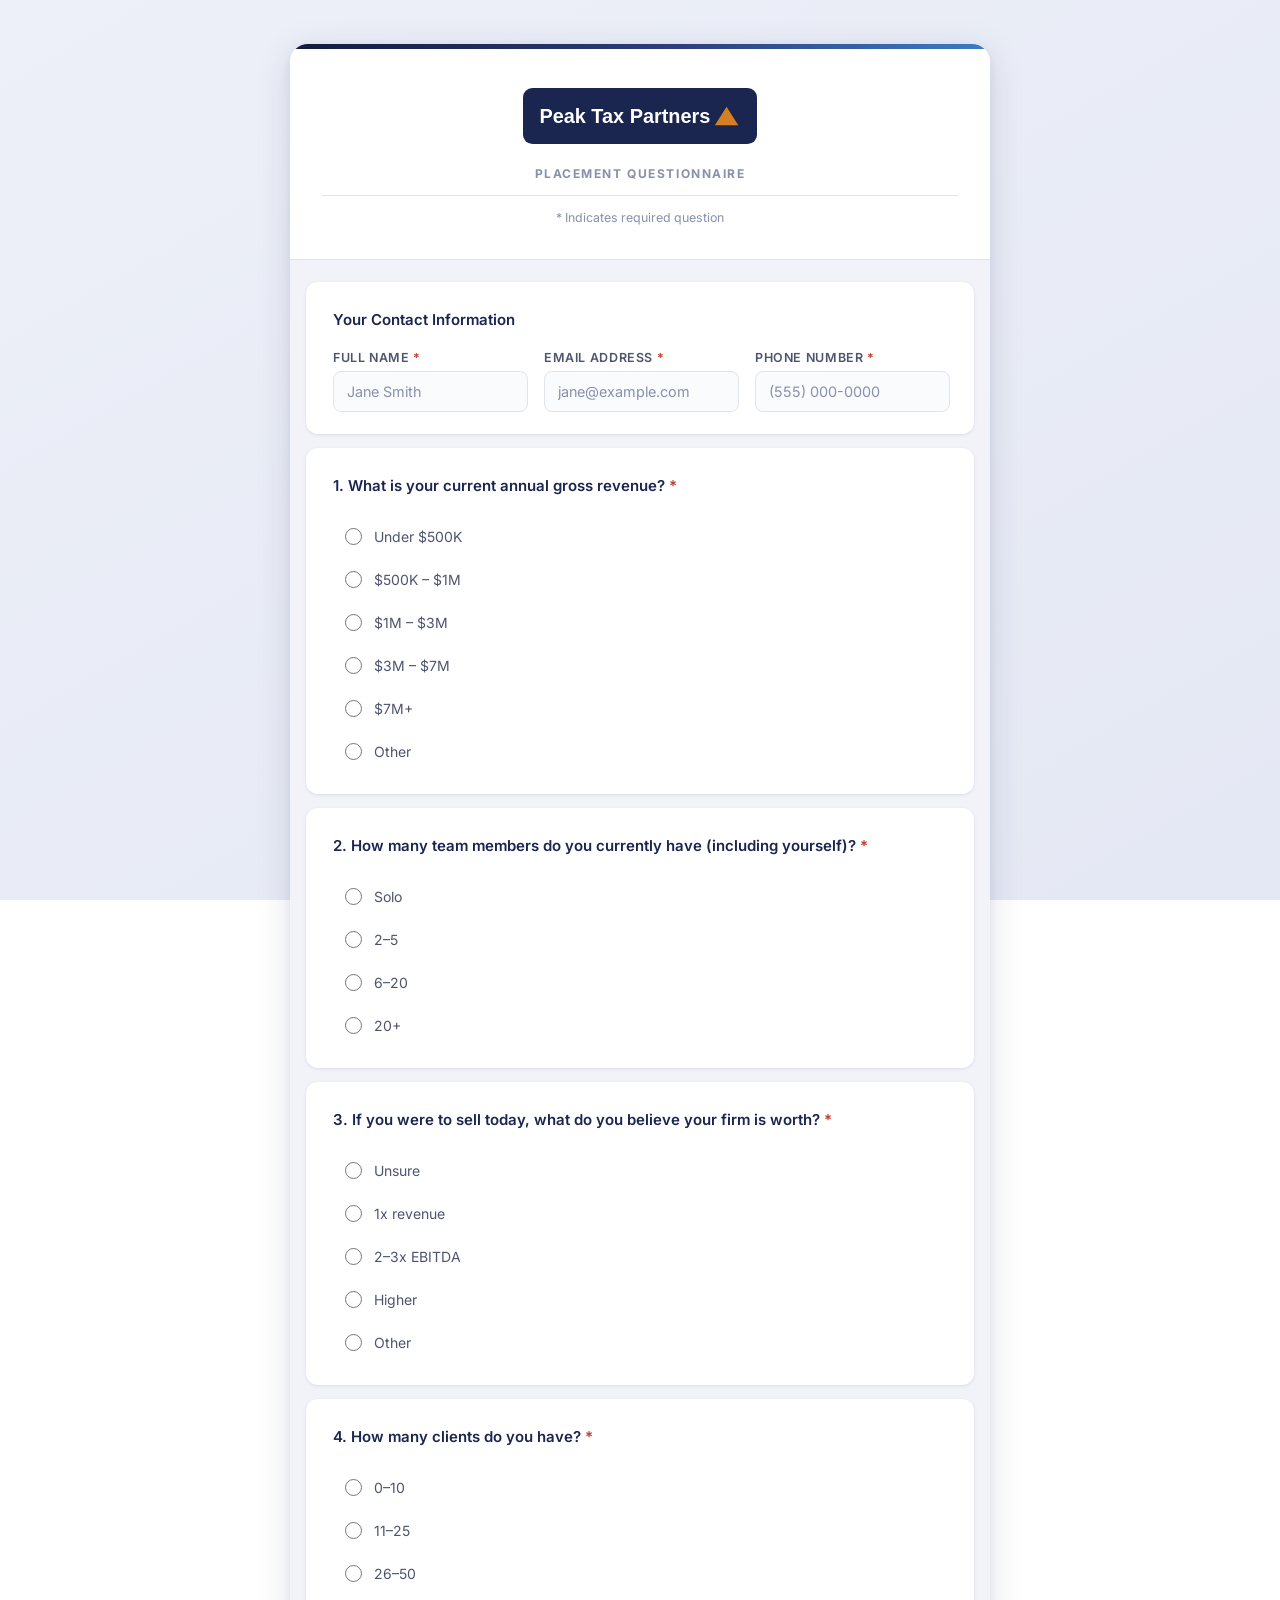
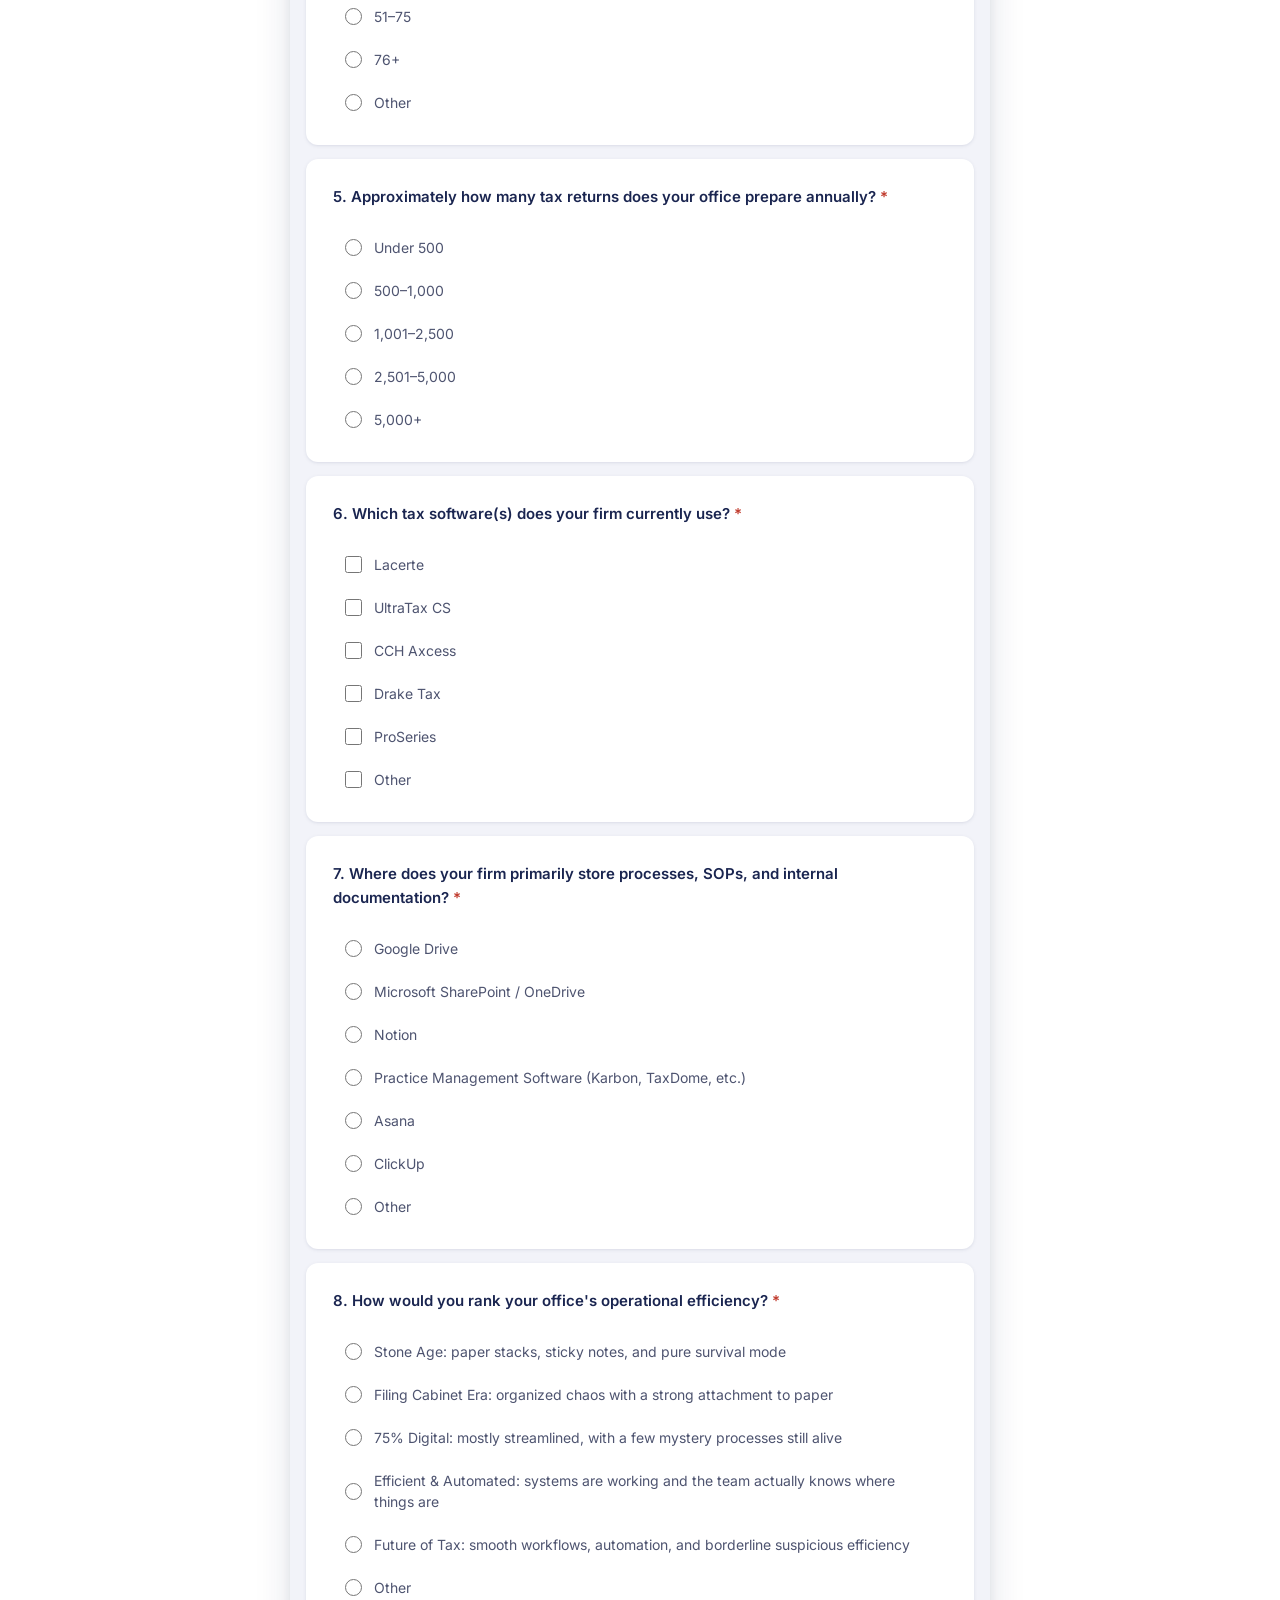
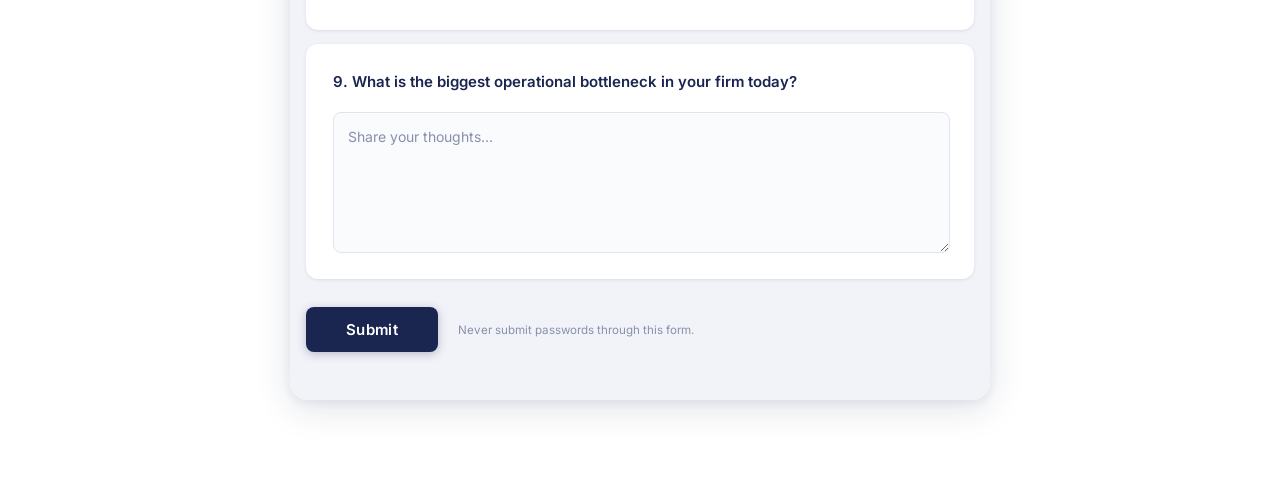
==== commit 73717c51: "Rebrand to Peak Tax Partners + update domain references" ====
--- a/index.html
+++ b/index.html
@@ -3,7 +3,16 @@
 <head>
   <meta charset="UTF-8" />
   <meta name="viewport" content="width=device-width, initial-scale=1.0" />
-  <title>Final Cycle – Placement Questionnaire</title>
+  <title>Peak Tax Partners – Placement Questionnaire</title>
+  <link rel="icon" type="image/svg+xml" href="/PeakTax-Logo.svg" />
+  <meta property="og:title"       content="Peak Tax Partners – Placement Questionnaire" />
+  <meta property="og:description" content="Tell us about your firm. We'll review your responses and be in touch within 1–2 business days." />
+  <meta property="og:image"       content="https://peaktaxtpartners.com/PeakTax-Logo.svg" />
+  <meta property="og:url"         content="https://peaktaxtpartners.com" />
+  <meta property="og:type"        content="website" />
+  <meta name="twitter:card"       content="summary" />
+  <meta name="twitter:title"      content="Peak Tax Partners – Placement Questionnaire" />
+  <meta name="twitter:description" content="Tell us about your firm. We'll review your responses and be in touch within 1–2 business days." />
   <link rel="preconnect" href="https://fonts.googleapis.com" />
   <link rel="preconnect" href="https://fonts.gstatic.com" crossorigin />
   <link href="https://fonts.googleapis.com/css2?family=Inter:wght@400;500;600&display=swap" rel="stylesheet" />
@@ -16,7 +25,7 @@
       <!-- Header -->
       <div class="form-header">
         <div class="header-logo">
-          <img src="FinalCycle-Logo.webp" alt="Final Cycle" />
+          <img src="PeakTax-Logo.svg" alt="Peak Tax Partners" width="200" height="48" />
         </div>
         <h1>Placement Questionnaire</h1>
         <p class="subtitle">* Indicates required question</p>
@@ -27,8 +36,8 @@
 
         <!-- Web3Forms config -->
         <input type="hidden" name="access_key" value="a7a88086-f7df-4478-a0a2-285be6f5cc3f" />
-        <input type="hidden" name="subject" value="New Placement Questionnaire Submission – Final Cycle" />
-        <input type="hidden" name="from_name" value="Final Cycle Questionnaire" />
+        <input type="hidden" name="subject" value="New Placement Questionnaire Submission – Peak Tax Partners" />
+        <input type="hidden" name="from_name" value="Peak Tax Partners Questionnaire" />
         <input type="hidden" name="replyto" value="management@roberthalltaxes.com" />
         <!-- honeypot -->
         <input type="checkbox" name="botcheck" style="display:none" tabindex="-1" aria-hidden="true" />
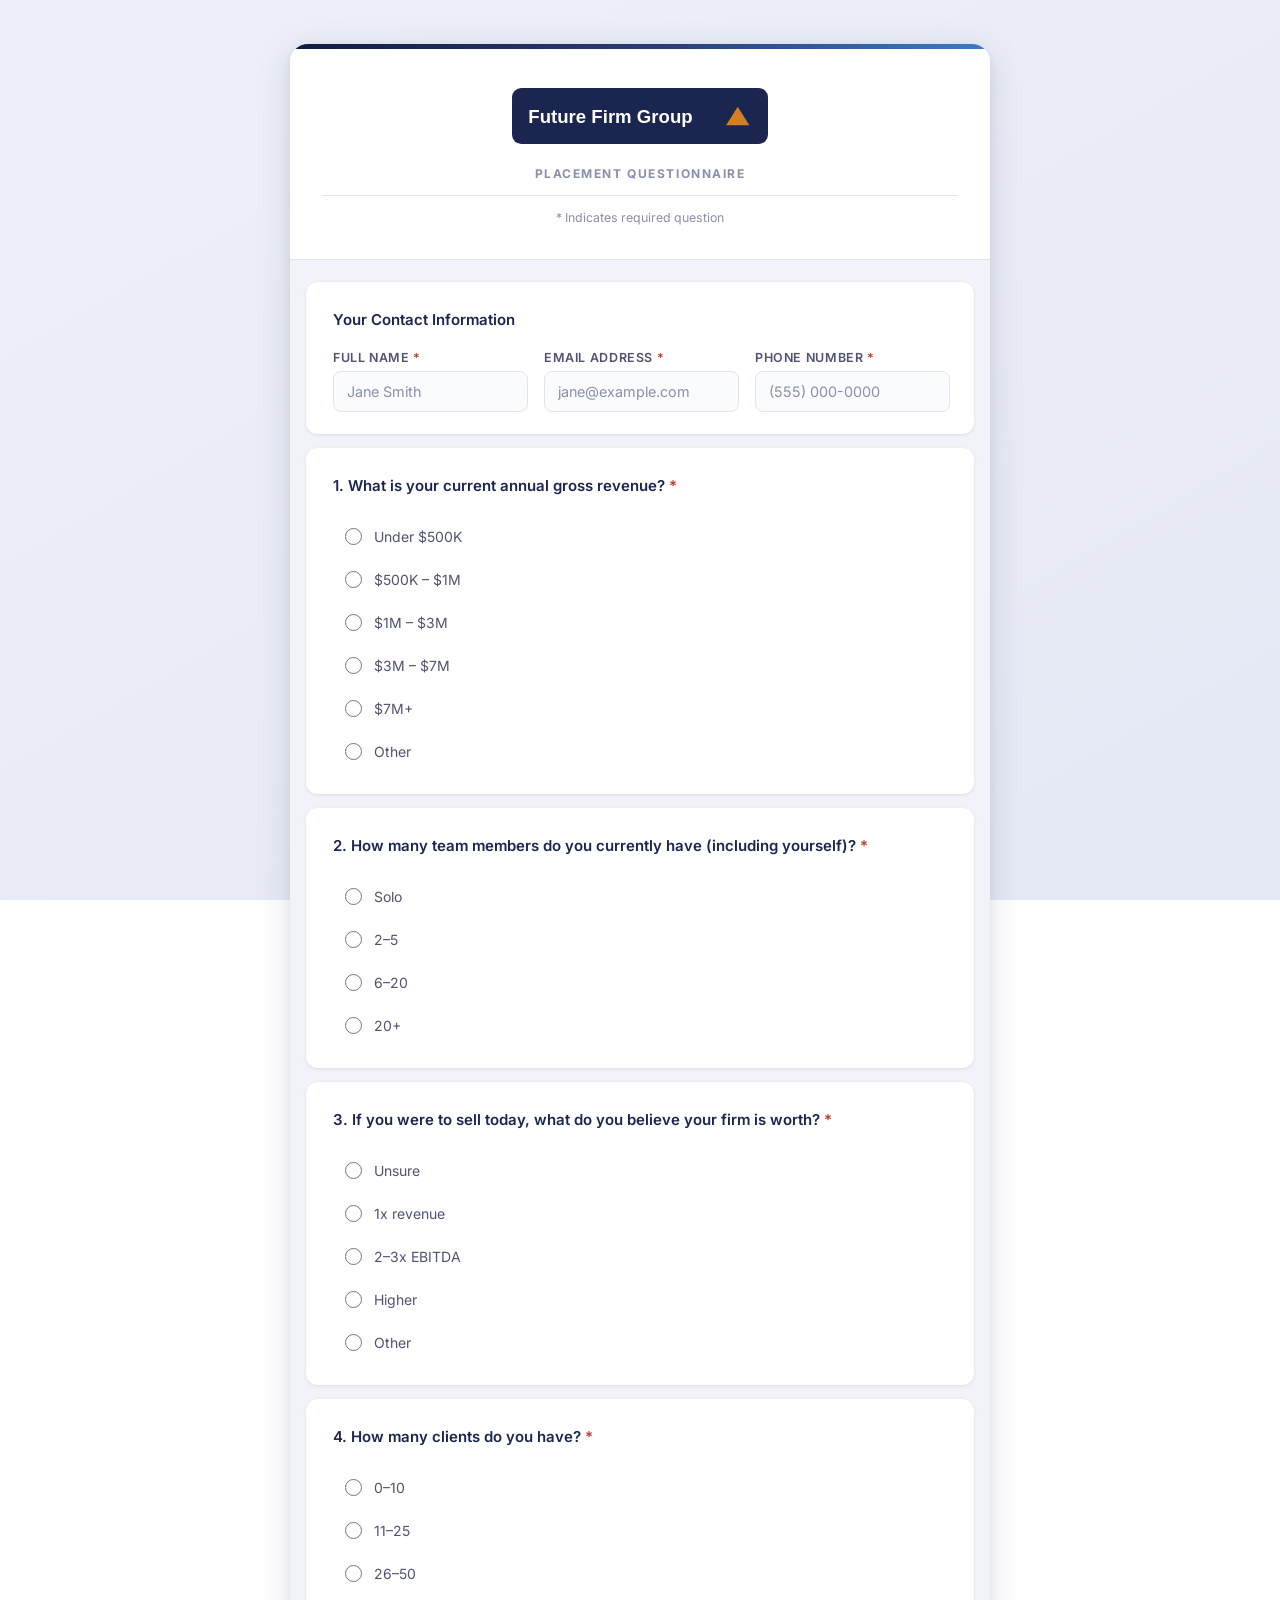
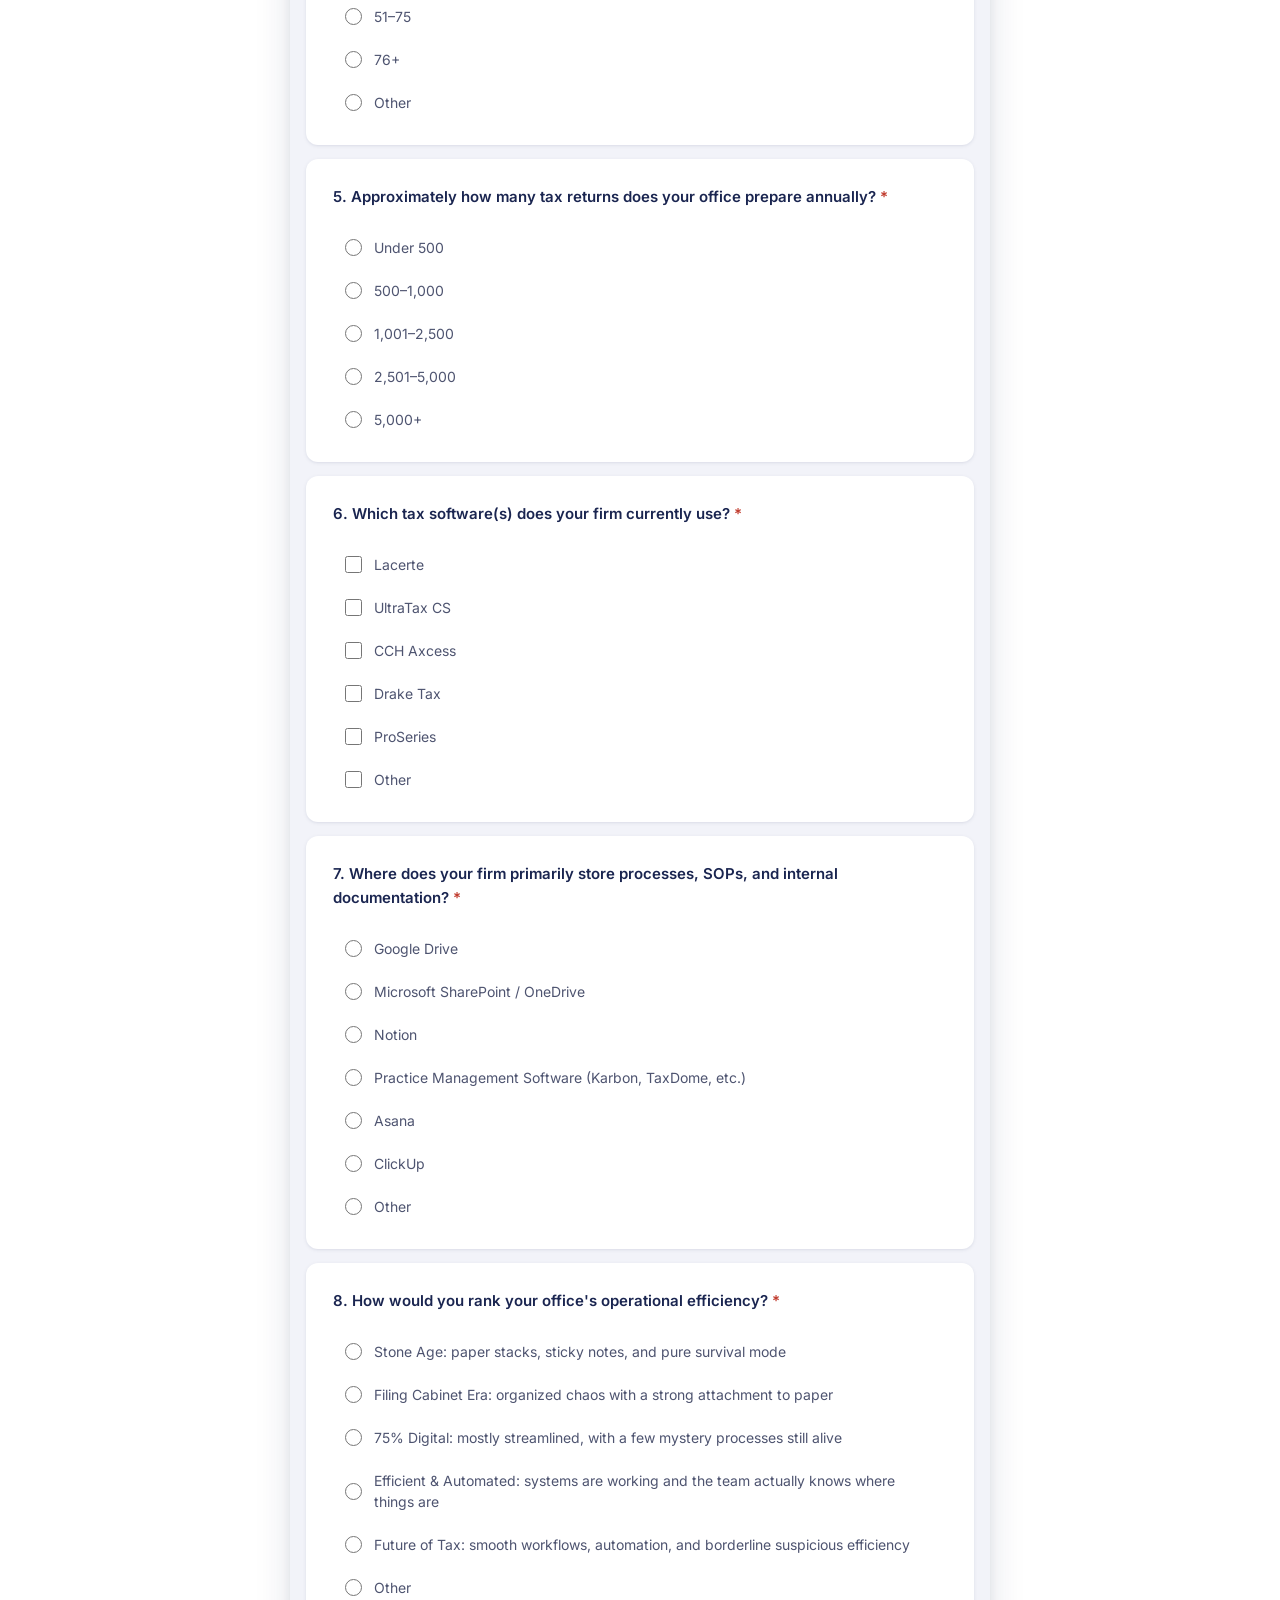
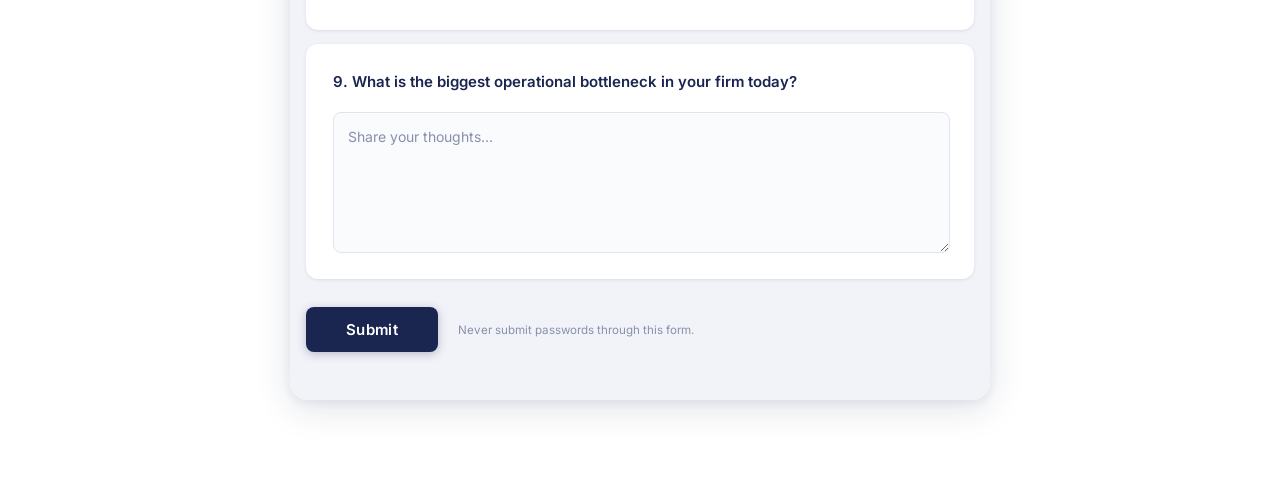
==== commit eeea0888: "Rebrand to Future Firm Group LLC" ====
--- a/index.html
+++ b/index.html
@@ -3,15 +3,15 @@
 <head>
   <meta charset="UTF-8" />
   <meta name="viewport" content="width=device-width, initial-scale=1.0" />
-  <title>Peak Tax Partners – Placement Questionnaire</title>
-  <link rel="icon" type="image/svg+xml" href="/PeakTax-Logo.svg" />
-  <meta property="og:title"       content="Peak Tax Partners – Placement Questionnaire" />
+  <title>Future Firm Group – Placement Questionnaire</title>
+  <link rel="icon" type="image/svg+xml" href="/FutureFirmGroup-Logo.svg" />
+  <meta property="og:title"       content="Future Firm Group – Placement Questionnaire" />
   <meta property="og:description" content="Tell us about your firm. We'll review your responses and be in touch within 1–2 business days." />
-  <meta property="og:image"       content="https://peaktaxtpartners.com/PeakTax-Logo.svg" />
-  <meta property="og:url"         content="https://peaktaxtpartners.com" />
+  <meta property="og:image"       content="https://futurefirmgroup.com/FutureFirmGroup-Logo.svg" />
+  <meta property="og:url"         content="https://futurefirmgroup.com" />
   <meta property="og:type"        content="website" />
   <meta name="twitter:card"       content="summary" />
-  <meta name="twitter:title"      content="Peak Tax Partners – Placement Questionnaire" />
+  <meta name="twitter:title"      content="Future Firm Group – Placement Questionnaire" />
   <meta name="twitter:description" content="Tell us about your firm. We'll review your responses and be in touch within 1–2 business days." />
   <link rel="preconnect" href="https://fonts.googleapis.com" />
   <link rel="preconnect" href="https://fonts.gstatic.com" crossorigin />
@@ -25,7 +25,7 @@
       <!-- Header -->
       <div class="form-header">
         <div class="header-logo">
-          <img src="PeakTax-Logo.svg" alt="Peak Tax Partners" width="200" height="48" />
+          <img src="FutureFirmGroup-Logo.svg" alt="Future Firm Group" width="200" height="48" />
         </div>
         <h1>Placement Questionnaire</h1>
         <p class="subtitle">* Indicates required question</p>
@@ -36,8 +36,8 @@
 
         <!-- Web3Forms config -->
         <input type="hidden" name="access_key" value="a7a88086-f7df-4478-a0a2-285be6f5cc3f" />
-        <input type="hidden" name="subject" value="New Placement Questionnaire Submission – Peak Tax Partners" />
-        <input type="hidden" name="from_name" value="Peak Tax Partners Questionnaire" />
+        <input type="hidden" name="subject" value="New Placement Questionnaire Submission – Future Firm Group" />
+        <input type="hidden" name="from_name" value="Future Firm Group Questionnaire" />
         <input type="hidden" name="replyto" value="management@roberthalltaxes.com" />
         <!-- honeypot -->
         <input type="checkbox" name="botcheck" style="display:none" tabindex="-1" aria-hidden="true" />
